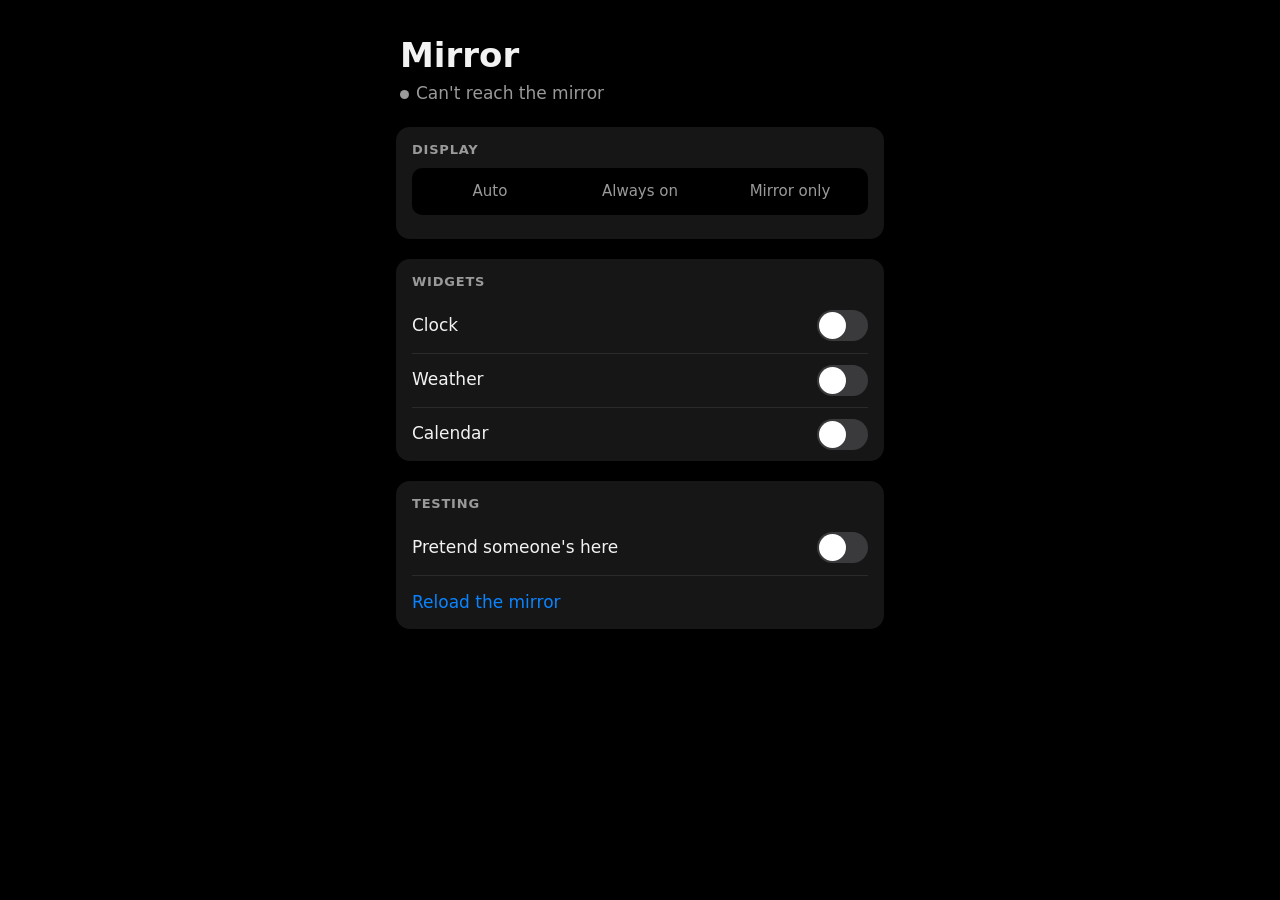
==== portal/web/remote.html @ 11f1de01 "Add phone remote and presence fade to the mirror portal The remote at /remote sets the display mode " ====
<!doctype html>
<html lang="en">
<head>
  <meta charset="utf-8">
  <meta name="viewport" content="width=device-width, initial-scale=1, viewport-fit=cover">
  <meta name="apple-mobile-web-app-capable" content="yes">
  <meta name="apple-mobile-web-app-status-bar-style" content="black-translucent">
  <meta name="apple-mobile-web-app-title" content="Mirror">
  <meta name="theme-color" content="#000000">
  <title>Mirror remote</title>
  <style>
    :root {
      color-scheme: dark;
      --bg: #000;
      --card: #161616;
      --line: #2a2a2a;
      --fg: #f2f2f2;
      --dim: #9a9a9a;
      --on: #30d158;
      --link: #0a84ff;
    }
    * { box-sizing: border-box; margin: 0; padding: 0; }
    body {
      background: var(--bg);
      color: var(--fg);
      font: 17px/1.4 -apple-system, system-ui, sans-serif;
      max-width: 520px;
      margin: 0 auto;
      padding: max(24px, env(safe-area-inset-top)) 16px 40px;
      -webkit-tap-highlight-color: transparent;
    }
    header { margin: 8px 4px 22px; }
    h1 { font-size: 34px; font-weight: 700; }
    #status { color: var(--dim); margin-top: 2px; }
    #status .dot { display: inline-block; width: 9px; height: 9px; border-radius: 50%; margin-right: 7px; background: var(--dim); }
    #status.showing .dot { background: var(--on); }
    section { background: var(--card); border-radius: 14px; padding: 0 16px; margin-bottom: 20px; }
    h2 { font-size: 13px; font-weight: 600; letter-spacing: 0.06em; text-transform: uppercase; color: var(--dim); padding: 14px 0 8px; }
    .segmented { display: flex; background: #000; border-radius: 10px; padding: 3px; }
    .segmented button { flex: 1; border: 0; border-radius: 8px; background: none; color: var(--dim); font: inherit; font-size: 15px; padding: 10px 4px; }
    .segmented button[aria-pressed="true"] { background: #2e2e30; color: var(--fg); font-weight: 600; }
    .hint { color: var(--dim); font-size: 14px; padding: 10px 0 14px; }
    .row { display: flex; align-items: center; justify-content: space-between; gap: 12px; min-height: 54px; border-top: 1px solid var(--line); }
    h2 + .row { border-top: 0; }
    .row small { display: block; color: var(--dim); font-size: 13px; }
    input[type="checkbox"] {
      appearance: none;
      -webkit-appearance: none;
      position: relative;
      flex-shrink: 0;
      width: 51px;
      height: 31px;
      border-radius: 16px;
      background: #3a3a3c;
      transition: background 0.2s;
    }
    input[type="checkbox"]::after {
      content: "";
      position: absolute;
      top: 2px;
      left: 2px;
      width: 27px;
      height: 27px;
      border-radius: 50%;
      background: #fff;
      transition: transform 0.2s;
    }
    input[type="checkbox"]:checked { background: var(--on); }
    input[type="checkbox"]:checked::after { transform: translateX(20px); }
    input[type="checkbox"]:disabled { opacity: 0.4; }
    button.plain { width: 100%; min-height: 54px; border: 0; border-top: 1px solid var(--line); background: none; color: var(--link); font: inherit; text-align: left; }
  </style>
</head>
<body>
  <header>
    <h1>Mirror</h1>
    <p id="status"><span class="dot"></span><span id="status-text">Connecting…</span></p>
  </header>

  <section>
    <h2>Display</h2>
    <div class="segmented" role="group" aria-label="Display mode">
      <button data-mode="auto">Auto</button>
      <button data-mode="on">Always on</button>
      <button data-mode="off">Mirror only</button>
    </div>
    <p class="hint" id="mode-hint"></p>
  </section>

  <section>
    <h2>Widgets</h2>
    <label class="row"><span>Clock</span><input type="checkbox" data-widget="clock"></label>
    <label class="row"><span>Weather</span><input type="checkbox" data-widget="weather"></label>
    <label class="row"><span>Calendar</span><input type="checkbox" data-widget="agenda"></label>
  </section>

  <section>
    <h2>Testing</h2>
    <label class="row"><span>Pretend someone's here<small id="sensor-note"></small></span><input type="checkbox" id="simulate"></label>
    <button class="plain" id="reload">Reload the mirror</button>
  </section>

  <script src="remote.js"></script>
</body>
</html>
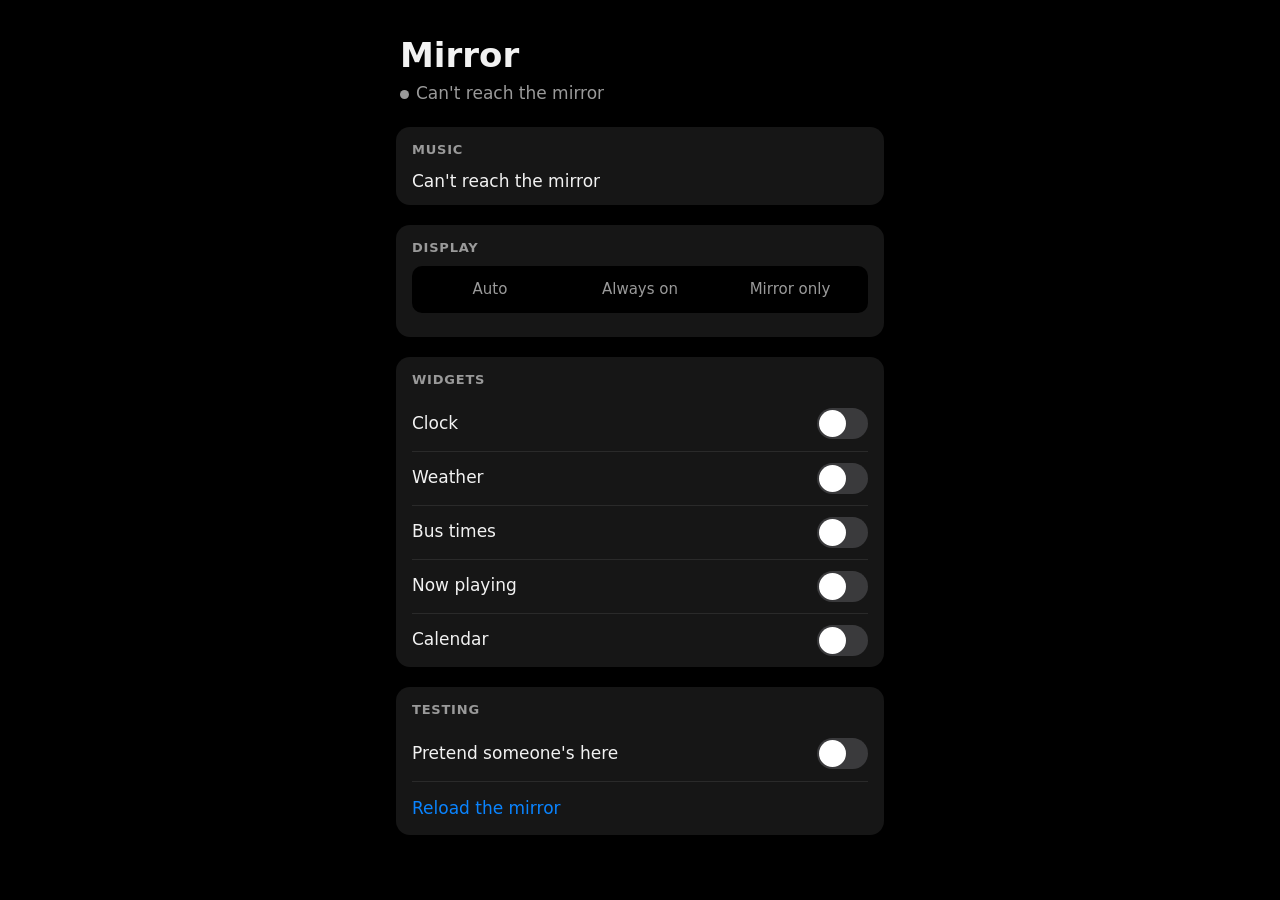
==== commit 5b2e4574: "Add bus times, Spotify card and a today-only calendar Bus times use Metro Transit's GTFS timetable (" ====
--- a/portal/web/remote.html
+++ b/portal/web/remote.html
@@ -69,6 +69,17 @@
     input[type="checkbox"]:checked::after { transform: translateX(20px); }
     input[type="checkbox"]:disabled { opacity: 0.4; }
     button.plain { width: 100%; min-height: 54px; border: 0; border-top: 1px solid var(--line); background: none; color: var(--link); font: inherit; text-align: left; }
+    [hidden] { display: none !important; }
+    .track { display: flex; align-items: center; gap: 14px; padding: 2px 0 12px; }
+    #m-art { width: 64px; height: 64px; border-radius: 6px; object-fit: cover; background: #2a2a2a; flex-shrink: 0; }
+    .track-text { min-width: 0; }
+    #m-title, #m-sub { white-space: nowrap; overflow: hidden; text-overflow: ellipsis; }
+    #m-sub { color: var(--dim); font-size: 14px; }
+    .controls { display: flex; justify-content: center; align-items: center; gap: 28px; padding: 4px 0 16px; }
+    .controls button { display: grid; place-items: center; width: 54px; height: 54px; border: 0; border-radius: 50%; background: #2e2e30; color: var(--fg); }
+    .controls button svg { width: 24px; height: 24px; fill: currentColor; }
+    .controls #m-toggle { width: 64px; height: 64px; background: var(--fg); color: #000; }
+    #m-hint:empty { display: none; }
   </style>
 </head>
 <body>
@@ -76,6 +87,21 @@
     <h1>Mirror</h1>
     <p id="status"><span class="dot"></span><span id="status-text">Connecting…</span></p>
   </header>
+
+  <section>
+    <h2>Music</h2>
+    <div class="track">
+      <img id="m-art" alt="">
+      <div class="track-text"><div id="m-title">Connecting…</div><div id="m-sub"></div></div>
+    </div>
+    <div class="controls" id="m-controls">
+      <button data-action="previous" aria-label="Previous track"><svg viewBox="0 0 24 24"><path d="M6 5h2v14H6zM20 5v14L9 12z"/></svg></button>
+      <button data-action="play" id="m-toggle" aria-label="Play"><svg viewBox="0 0 24 24"><path id="m-toggle-icon" d="M7 4v16l13-8z"/></svg></button>
+      <button data-action="next" aria-label="Next track"><svg viewBox="0 0 24 24"><path d="M16 5h2v14h-2zM4 5v14l11-7z"/></svg></button>
+    </div>
+    <button class="plain" data-action="mirror" id="m-mirror">Play on the mirror's speakers</button>
+    <p class="hint" id="m-hint"></p>
+  </section>
 
   <section>
     <h2>Display</h2>
@@ -91,6 +117,8 @@
     <h2>Widgets</h2>
     <label class="row"><span>Clock</span><input type="checkbox" data-widget="clock"></label>
     <label class="row"><span>Weather</span><input type="checkbox" data-widget="weather"></label>
+    <label class="row"><span>Bus times</span><input type="checkbox" data-widget="bus"></label>
+    <label class="row"><span>Now playing</span><input type="checkbox" data-widget="music"></label>
     <label class="row"><span>Calendar</span><input type="checkbox" data-widget="agenda"></label>
   </section>
 
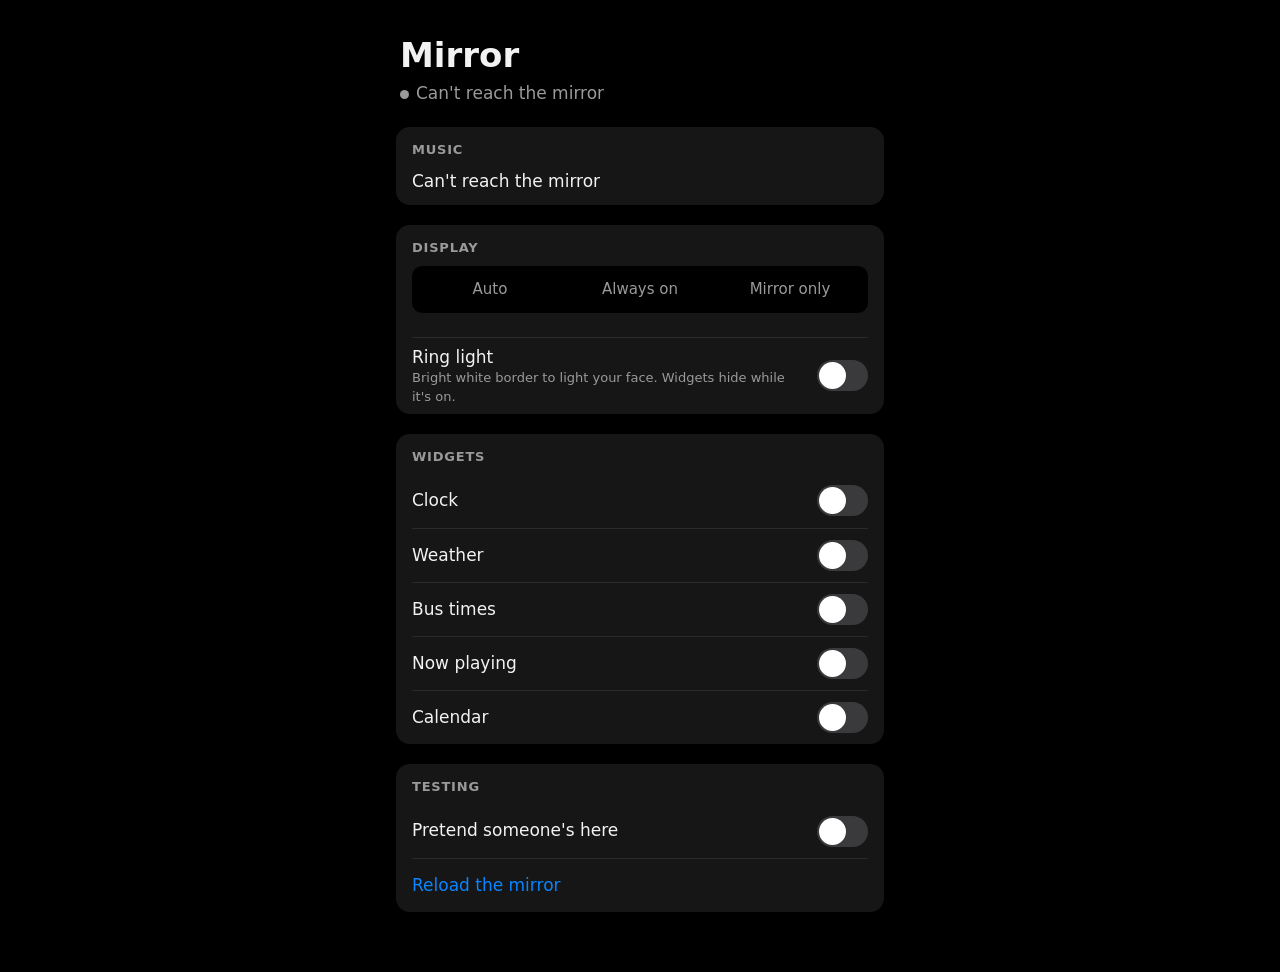
==== commit 3085edc8: "Add a ring light: a bright white border around a plain mirror The remote's new Ring light switch ({"" ====
--- a/portal/web/remote.html
+++ b/portal/web/remote.html
@@ -7,6 +7,8 @@
   <meta name="apple-mobile-web-app-status-bar-style" content="black-translucent">
   <meta name="apple-mobile-web-app-title" content="Mirror">
   <meta name="theme-color" content="#000000">
+  <link rel="apple-touch-icon" href="apple-touch-icon.png">
+  <link rel="icon" href="apple-touch-icon.png">
   <title>Mirror remote</title>
   <style>
     :root {
@@ -40,7 +42,7 @@
     .segmented button { flex: 1; border: 0; border-radius: 8px; background: none; color: var(--dim); font: inherit; font-size: 15px; padding: 10px 4px; }
     .segmented button[aria-pressed="true"] { background: #2e2e30; color: var(--fg); font-weight: 600; }
     .hint { color: var(--dim); font-size: 14px; padding: 10px 0 14px; }
-    .row { display: flex; align-items: center; justify-content: space-between; gap: 12px; min-height: 54px; border-top: 1px solid var(--line); }
+    .row { display: flex; align-items: center; justify-content: space-between; gap: 12px; min-height: 54px; padding: 8px 0; border-top: 1px solid var(--line); }
     h2 + .row { border-top: 0; }
     .row small { display: block; color: var(--dim); font-size: 13px; }
     input[type="checkbox"] {
@@ -111,6 +113,7 @@
       <button data-mode="off">Mirror only</button>
     </div>
     <p class="hint" id="mode-hint"></p>
+    <label class="row"><span>Ring light<small>Bright white border to light your face. Widgets hide while it's on.</small></span><input type="checkbox" id="light"></label>
   </section>
 
   <section>
